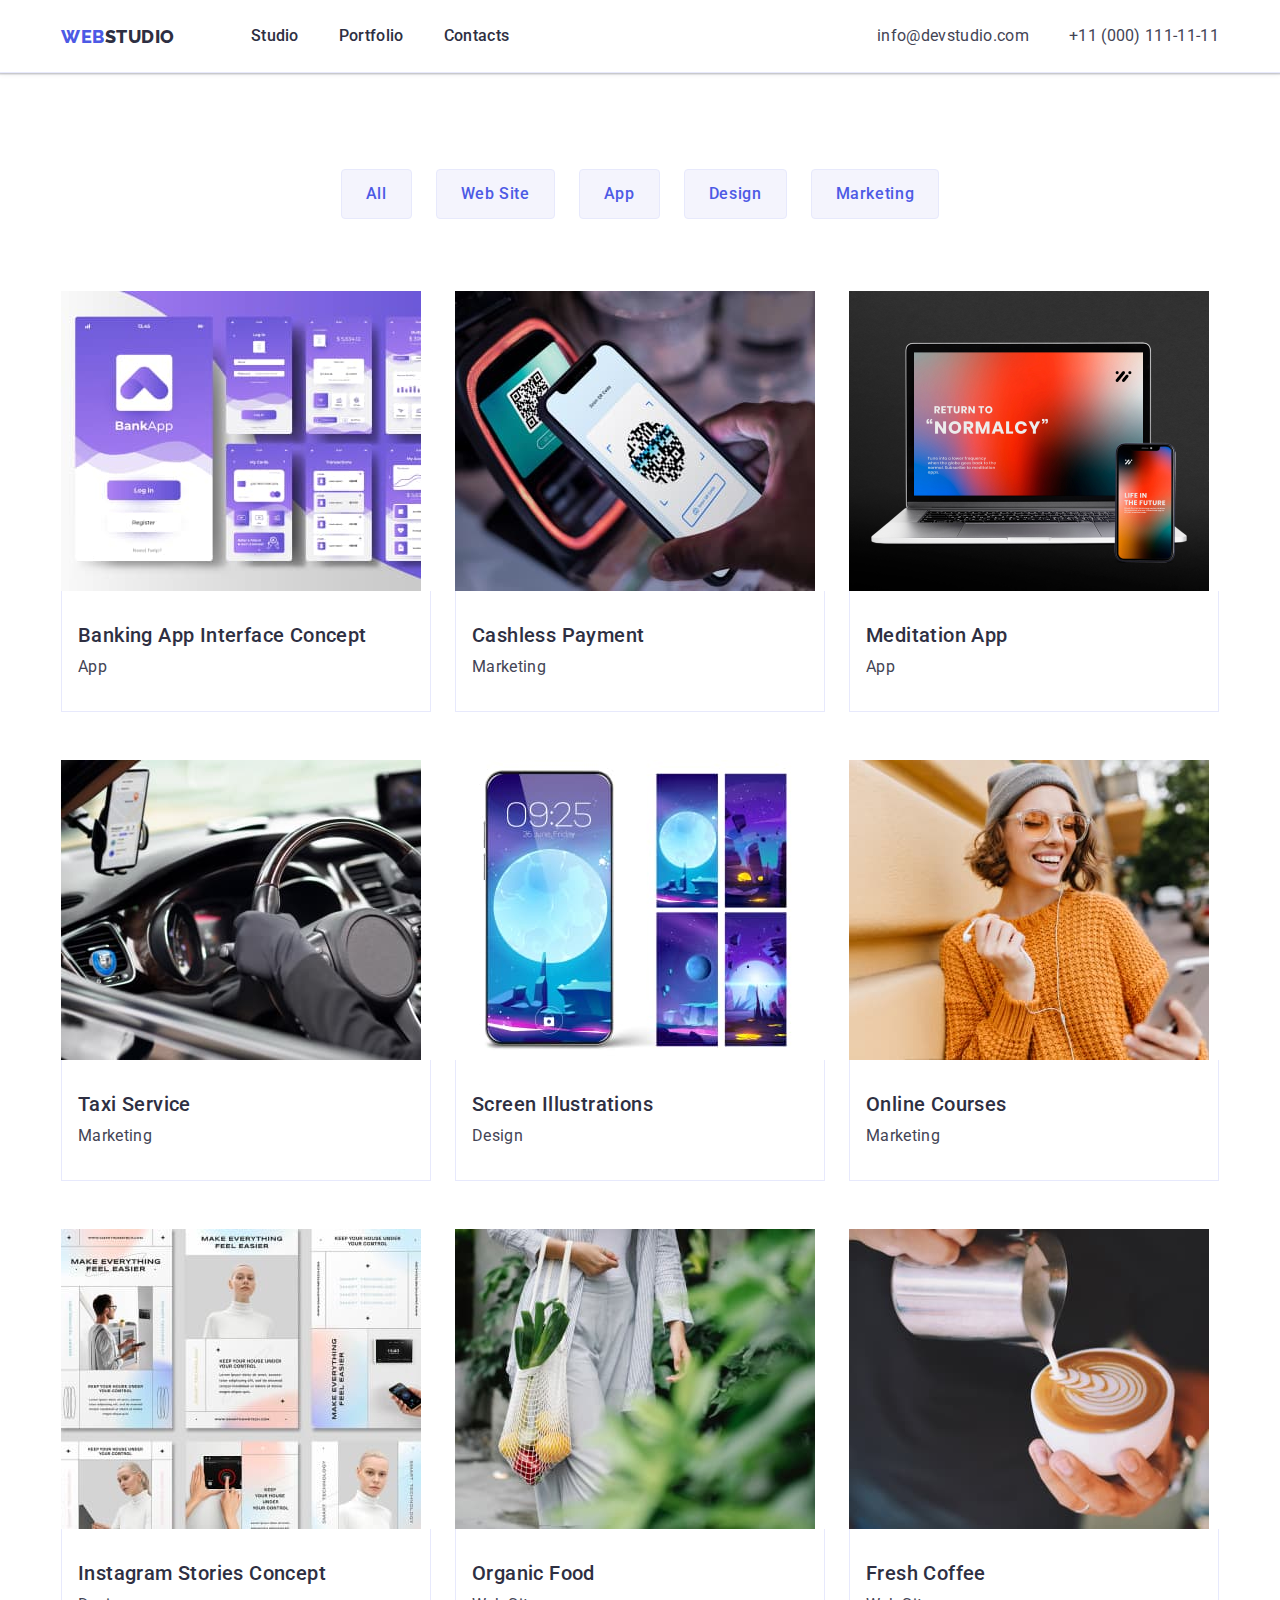
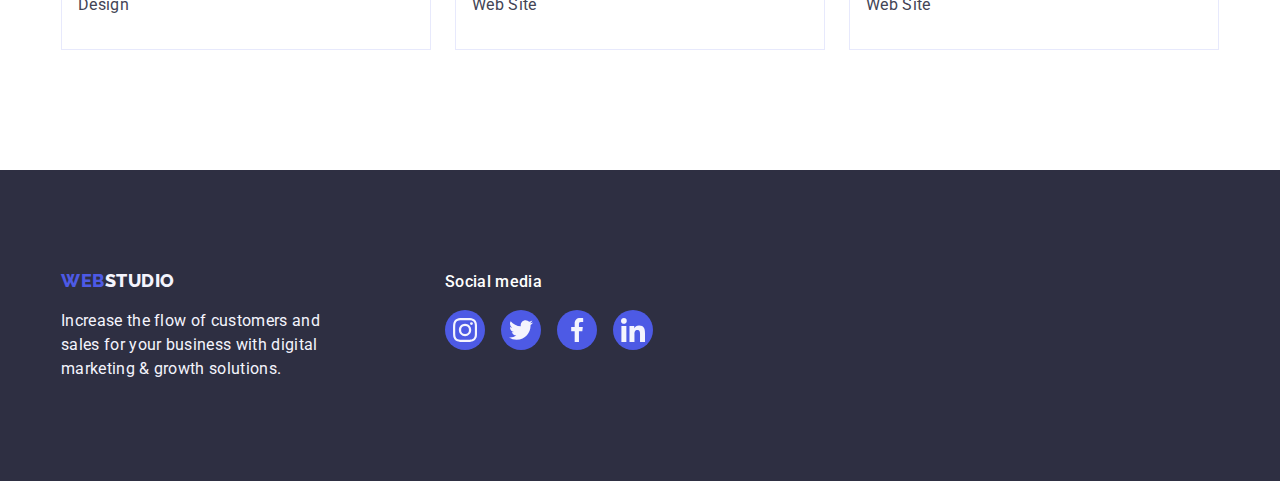
==== portfolio.html @ ef7c5961 "feat: init" ====
<!DOCTYPE html>
<html lang="en">
  <head>
    <meta charset="UTF-8" />
    <meta name="viewport" content="width=device-width, initial-scale=1.0" />
    <title>hw2-portfolio</title>
    <link
      rel="stylesheet"
      href="https://cdnjs.cloudflare.com/ajax/libs/modern-normalize/2.0.0/modern-normalize.min.css"
      integrity="sha512-4xo8blKMVCiXpTaLzQSLSw3KFOVPWhm/TRtuPVc4WG6kUgjH6J03IBuG7JZPkcWMxJ5huwaBpOpnwYElP/m6wg=="
      crossorigin="anonymous"
      referrerpolicy="no-referrer"
    />
    <link rel="stylesheet" href="./css/styles.css" />
    <link rel="preconnect" href="https://fonts.googleapis.com" />
    <link rel="preconnect" href="https://fonts.gstatic.com" crossorigin />
    <link
      href="https://fonts.googleapis.com/css2?family=Raleway:wght@700&family=Roboto:wght@400;500;700;900&display=swap"
      rel="stylesheet"
    />
  </head>
  <body>
    <header class="header-border">
      <div class="container header-wrap">
        <nav class="navigation">
          <a class="link logo" href="./index.html"
            >Web<span class="logo-studio">Studio</span></a
          >
          <ul class="list">
            <li class="header-list">
              <a class="menu link" href="./index.html">Studio</a>
            </li>
            <li class="header-list">
              <a class="menu link" href="./portfolio.html">Portfolio</a>
            </li>
            <li class="header-list">
              <a class="menu link" href="">Contacts</a>
            </li>
          </ul>
        </nav>
        <address class="address-item">
          <ul class="list">
            <li class="header-list">
              <a class="link-address link" href="mailto:info@devstudio.com"
                >info@devstudio.com</a
              >
            </li>
            <li class="header-list">
              <a class="link-address link" href="tel:+110001111111"
                >+11 (000) 111-11-11</a
              >
            </li>
          </ul>
        </address>
      </div>
    </header>
    <main>
      <section class="section-portfolio">
        <div class="container">
          <h1 class="title-empty visually-hidden">Empty header</h1>
          <ul class="filters-list list">
            <li class="button-list">
              <button type="button" class="filter-button">All</button>
            </li>
            <li class="button-list">
              <button type="button" class="filter-button">Web Site</button>
            </li>
            <li class="button-list">
              <button type="button" class="filter-button">App</button>
            </li>
            <li class="button-list">
              <button type="button" class="filter-button">Design</button>
            </li>
            <li class="button-list">
              <button type="button" class="filter-button">Marketing</button>
            </li>
          </ul>
          <ul class="list list-net">
            <li class="item">
              <a class="link item-box" href="/">
                <img
                  src="./images/img8.jpg"
                  alt="screenshots of banking application"
                  width="360"
                  height="300"
                />
                <div class="portfolio-example">
                  <h2 class="header-secondary-portfolio">
                    Banking App Interface Concept
                  </h2>
                  <p class="header-tertiary-item">App</p>
                </div>
              </a>
            </li>
            <li class="item">
              <a class="link item-box" href="/">
                <img
                  src="./images/img9.jpg"
                  alt="smartphone over terminal"
                  width="360"
                  height="300"
                />
                <div class="portfolio-example">
                  <h2 class="header-secondary-portfolio">Cashless Payment</h2>
                  <p class="header-tertiary-item">Marketing</p>
                </div></a
              >
            </li>
            <li class="item">
              <a class="link item-box" href="/">
                <img
                  src="./images/img10.jpg"
                  alt="laptop and phone"
                  width="360"
                  height="300"
                />
                <div class="portfolio-example">
                  <h2 class="header-secondary-portfolio">Meditation App</h2>
                  <p class="header-tertiary-item">App</p>
                </div></a
              >
            </li>
            <li class="item">
              <a class="link item-box" href="/">
                <img
                  src="./images/img11.jpg"
                  alt="cockpit of a car"
                  width="360"
                  height="300"
                />
                <div class="portfolio-example">
                  <h2 class="header-secondary-portfolio">Taxi Service</h2>
                  <p class="header-tertiary-item">Marketing</p>
                </div></a
              >
            </li>
            <li class="item">
              <a class="link item-box" href="/">
                <img
                  src="./images/img12.jpg"
                  alt="phone next to 4 miniatures of phones"
                  width="360"
                  height="300"
                />
                <div class="portfolio-example">
                  <h2 class="header-secondary-portfolio">
                    Screen Illustrations
                  </h2>
                  <p class="header-tertiary-item">Design</p>
                </div></a
              >
            </li>
            <li class="item">
              <a class="link item-box" href="/">
                <img
                  src="./images/img13.jpg"
                  alt="smiling woman in orange sweter"
                  width="360"
                  height="300"
                />
                <div class="portfolio-example">
                  <h2 class="header-secondary-portfolio">Online Courses</h2>
                  <p class="header-tertiary-item">Marketing</p>
                </div></a
              >
            </li>
            <li class="item">
              <a class="link item-box" href="/">
                <img
                  src="./images/img14.jpg"
                  alt="six cards presenting new instagram concepts"
                  width="360"
                  height="300"
                />
                <div class="portfolio-example">
                  <h2 class="header-secondary-portfolio">
                    Instagram Stories Concept
                  </h2>
                  <p class="header-tertiary-item">Design</p>
                </div></a
              >
            </li>
            <li class="item">
              <a class="link item-box" href="/">
                <img
                  src="./images/img15.jpg"
                  alt="women carring shopping bag"
                  width="360"
                  height="300"
                />
                <div class="portfolio-example">
                  <h2 class="header-secondary-portfolio">Organic Food</h2>
                  <p class="header-tertiary-item">Web Site</p>
                </div></a
              >
            </li>
            <li class="item">
              <a class="link item-box" href="/">
                <img
                  src="./images/img16.jpg"
                  alt="cup of coffee with milk"
                  width="360"
                  height="300"
                />
                <div class="portfolio-example">
                  <h2 class="header-secondary-portfolio">Fresh Coffee</h2>
                  <p class="header-tertiary-item">Web Site</p>
                </div></a
              >
            </li>
          </ul>
        </div>
      </section>
    </main>
    <footer class="footer-section">
      <div class="container div-footer-main">
        <div class="div-footer-one">
          <a class="logo link logo-footer" href="./index.html"
            >Web<span class="logo-studio-footer">Studio</span></a
          >
          <p class="footer-text">
            Increase the flow of customers and sales for your business with
            digital marketing & growth solutions.
          </p>
        </div>
        <div>
          <p class="footer-paragraph">Social media</p>
          <ul class="social-links-list-footer list">
            <li class="elipse-footer">
              <a class="social-link-footer" href="">
                <svg width="24" height="24" class="elipse-icon">
                  <use href="./images/icons.svg#icon-instagram-2"></use>
                </svg>
              </a>
            </li>
            <li class="elipse-footer">
              <a class="social-link-footer" href="">
                <svg width="24" height="24" class="elipse-icon">
                  <use href="./images/icons.svg#icon-twitter-1"></use>
                </svg>
              </a>
            </li>
            <li class="elipse-footer">
              <a class="social-link-footer" href="">
                <svg width="24" height="24" class="elipse-icon">
                  <use href="./images/icons.svg#icon-facebook-1"></use>
                </svg>
              </a>
            </li>
            <li class="elipse-footer">
              <a class="social-link-footer" href="">
                <svg width="24" height="24" class="elipse-icon">
                  <use href="./images/icons.svg#icon-linkedin-1"></use>
                </svg>
              </a>
            </li>
          </ul>
        </div>
      </div>
    </footer>
  </body>
</html>
---- css/styles.css ----
:root {
  --color-primary-brand: #4d5ae5;
  --color-pressed-state: #404bbf;
  --color-dark: #2e2f42;
  --color-success: #31d0aa;
  --color-text: #434455;
  --color-subtle-text: #8e8f99;
  --color-accent: #e7e9fc;
  --color-light: #f4f4fd;
  --color-modal-overlay: #2e2f42;
  --color-hero-background: #2e2f42;
  --color-white-background: #ffffff;
  --color-modal-background: #fcfcfc;
}

h1,
h2,
h3,
h4,
h5,
h6,
p {
  margin: 0;
}

img {
  display: block;
  max-width: 100%;
  height: auto;
}

button {
  cursor: pointer;
  border: none;
  border-radius: 4px;
}

body {
  font-family: "Roboto", sans-serif;
  color: var(--color-text);
  background-color: var(--color-white-background);
  font-weight: 500;

  margin: 0 auto;
}

.container {
  max-width: 1158px;
  padding: 0 15px;
  margin: 0 auto;
}

.section {
  padding-top: 120px;
  padding-bottom: 120px;
}

.section-portfolio {
  padding-top: 96px;
  padding-bottom: 120px;
}

.header-wrap {
  display: flex;
  align-items: center;
}

.header-border {
  border-bottom: 1px solid #e7e9fc;
  box-shadow: 0px 1px 6px 0px rgba(46, 47, 66, 0.08),
    0px 1px 1px 0px rgba(46, 47, 66, 0.16),
    0px 2px 1px 0px rgba(46, 47, 66, 0.08);
}

.link {
  text-decoration: none;
  color: var(--color-dark);
  font-weight: 500;
  font-size: 16px;
  line-height: 1.5;
  letter-spacing: 0.02em;
}

.logo {
  font-family: "Raleway", sans-serif;
  font-weight: 800;
  font-size: 18px;
  line-height: 1.17;
  letter-spacing: 0.03em;
  text-transform: uppercase;
  color: var(--color-primary-brand);
  text-decoration: none;
  margin-right: 76px;
  padding-top: 25.5px;
  padding-bottom: 25.5px;
}

.menu {
  color: var(--color-dark);
  font-weight: 500;
  font-size: 16px;
  line-height: 1.5;
  letter-spacing: 0.02em;
  gap: 40px;
  padding: 24px 0;
}

.header-list {
  margin-right: 40px;
}

.header-list:last-child {
  margin-right: 0;
}
.link:hover,
.link:focus {
  color: var(--color-pressed-state);
}

.logo-studio {
  color: var(--color-dark);
}
.list {
  display: flex;
  list-style: none;
  margin: 0;
  padding-left: 0;
  justify-content: center;
}
.menu .link {
  display: block;
  text-decoration: none;
  padding: 24px 0;
}

.navigation {
  align-items: center;
  display: flex;
}
.address-item {
  font-style: normal;
  align-items: center;
  display: flex;
  gap: 40px;
  margin-left: auto;
}
.link-address {
  color: var(--color-text);
  line-height: 1.5;
  letter-spacing: 0.02em;
  text-decoration: none;
  gap: 40px;
  font-weight: 400;
  font-size: 16px;
  letter-spacing: 0.02em;
}

.filters-list {
  color: var(--color-primary-brand);
  margin-bottom: 72px;
}

.link-address:hover,
.link-address:focus {
  color: var(--color-pressed-state);
}

.filter-button {
  color: var(--color-primary-brand);
  background-color: var(--color-light);
  font-family: "Roboto", sans-serif;
  cursor: pointer;
  font-weight: 500;
  font-size: 16px;
  line-height: 1.5;
  letter-spacing: 0.04em;
  display: flex;
  padding: 12px 24px;
  align-items: flex-start;
  border-radius: 4px;
  border: 1px solid #e7e9fc;
}

.filter-button:hover,
.filter-button:focus {
  color: var(--color-white-background);
  background-color: var(--color-pressed-state);
  box-shadow: 0px 2px 2px 0px rgba(0, 0, 0, 0.12),
    0px 2px 1px 0px rgba(0, 0, 0, 0.08), 0px 3px 1px 0px rgba(0, 0, 0, 0.1);
  border: 1px solid transparent;
}

.button-list {
  margin-right: 24px;
}

.button-list:last-child {
  margin-right: 0;
}

.customers-list {
  gap: 24px;
}

.button-customers {
  width: calc((100% - 120px) / 6);
  height: 88px;
}

.container-icons {
  display: flex;
  border: none;
  justify-content: center;
  align-items: center;
  border-radius: 4px;
  background: var(--color-light);
  width: 264px;
  height: 112px;
  flex-shrink: 0;
  margin-bottom: 8px;
}

.customers-link {
  width: 100%;
  height: 100%;
  border: 1px solid var(--color-subtle-text);
  border-radius: 4px;
  display: flex;
  align-items: center;
  justify-content: center;
  color: var(--color-subtle-text);
}

.customers-link:hover,
.customers-link:focus {
  border-color: var(--color-pressed-state);
  color: var(--color-pressed-state);
}

.customers-icons {
  fill: currentColor;
}

.footer-section {
  background-color: var(--color-dark);
  padding: 100px 0;
}

.logo-studio-footer {
  text-decoration: none;
  color: var(--color-light);
  font-family: Raleway;
  font-size: 18px;
  font-style: normal;
  font-weight: 800;
  line-height: 1.2;
  letter-spacing: 0.54px;
  text-transform: uppercase;
}

.footer-text {
  color: var(--color-light);
  font-family: Roboto;
  font-size: 16px;
  font-style: normal;
  font-weight: 400;
  line-height: 1.5;
  letter-spacing: 0.32px;
  width: 264px;
}

.title {
  color: var(--color-white-background);
  text-align: center;
  font-family: Roboto;
  font-size: 56px;
  font-style: normal;
  font-weight: 700;
  line-height: 1.07;
  letter-spacing: 1.12px;
  max-width: 496px;
  text-align: center;
  margin: 0 auto;
  margin-bottom: 48px;
}
.title-section {
  background-color: var(--color-dark);
  display: flex;
  align-items: center;
  margin: 0 auto;
  max-width: 1440px;
  background-repeat: no-repeat;
  background-position: center;
  padding-top: 188px;
  padding-bottom: 188px;
  background-image: linear-gradient(
      rgba(46, 47, 66, 0.7),
      rgba(46, 47, 66, 0.7)
    ),
    url("../images/people.jpg");

  background-size: cover;
}

.title-button {
  color: var(--color-white-background);
  background-color: var(--color-primary-brand);
  cursor: pointer;
  font-family: "Roboto", sans-serif;
  font-size: 16px;
  font-style: normal;
  font-weight: 500;
  line-height: 1.5;
  letter-spacing: 0.64px;
  border: none;
  border-radius: 4px;
  display: block;
  box-shadow: 0px 4px 4px 0px rgba(0, 0, 0, 0.15);
  min-width: 169px;
  padding: 16px 32px;
  margin: 0 auto;
}

.title-button:hover,
.title-button:focus {
  background-color: var(--color-pressed-state);
}

.header-tertiary {
  color: var(--color-dark);
  font-family: Roboto;
  font-size: 20px;
  font-style: normal;
  font-weight: 500;
  line-height: 1.2;
  letter-spacing: 0.4px;
  margin-bottom: 8px;
  min-width: 264px;
}

.header-tertiary-item {
  color: var(--color-text);
  font-family: Roboto;
  font-size: 16px;
  font-style: normal;
  font-weight: 400;
  line-height: 1.5;
  letter-spacing: 0.02em;
  min-width: 264px;
}

.social-links-list {
  display: flex;
  gap: 24px;
  justify-content: center;
}

.social-links-list-footer {
  gap: 16px;
}

.elipse {
  width: 40px;
  height: 40px;
  border-radius: 50%;
}

.social-link {
  width: 100%;
  height: 100%;
  background-color: var(--color-primary-brand);
  border-radius: 50%;
  display: flex;
  align-items: center;
  justify-content: center;
  max-height: 40px;
}

.social-link:hover,
.social-link:focus {
  background-color: var(--color-pressed-state);
}

.social-link-footer {
  width: 100%;
  height: 100%;
  background-color: var(--color-primary-brand);
  border-radius: 50%;
  display: flex;
  align-items: center;
  justify-content: center;
  max-height: 40px;
}

.social-link-footer:hover,
.social-link-footer:focus {
  background-color: var(--color-success);
}

.elipse-icon {
  fill: var(--color-light);
  max-height: 40px;
  max-width: 40px;
}

.elipse-footer {
  width: 40px;
  height: 40px;
  border-radius: 50%;
}

.elipse-footer:hover,
.elipse-footer:focus {
  background-color: var(--color-success);
}

.header-secondary {
  color: var(--color-dark);
  text-align: center;
  font-family: Roboto;
  font-size: 36px;
  font-style: normal;
  font-weight: 700;
  line-height: 1.11;
  letter-spacing: 0.72px;
  text-transform: capitalize;
  margin-bottom: 72px;
}

.header-secondary-empty {
  color: var(--color-white-background);
}

.what-section {
  padding-top: 0;
}

.what-section-five {
  padding-top: 120px;
  padding-bottom: 120px;
}

.visually-hidden {
  position: absolute;
  width: 1px;
  height: 1px;
  margin: -1px;
  border: 0;
  padding: 0;
  white-space: nowrap;
  clip-path: inset(100%);
  clip: rect(0 0 0 0);
  overflow: hidden;
}

.section-tertiary {
  background-color: var(--color-light);
}

.team-list {
  background-color: var(--color-white-background);
  border-radius: 0px 0px 4px 4px;
  box-shadow: 0px 2px 1px 0px rgba(46, 47, 66, 0.08),
    0px 1px 1px 0px rgba(46, 47, 66, 0.16),
    0px 1px 6px 0px rgba(46, 47, 66, 0.08);
  width: 264px;
  margin-right: 24px;
}

.team-list:last-child {
  margin-right: 0;
}

.name-list {
  text-align: center;

  margin-bottom: 8px;
}

.employee {
  padding: 32px 0px;
}

.position-list {
  text-align: center;
  margin-bottom: 8px;
}

.title-empty {
  color: var(--color-white-background);
}

.header-secondary-portfolio {
  font-weight: 500;
  font-size: 20px;
  line-height: 1.2;
  letter-spacing: 0.02em;
  color: var(--color-dark);
  margin-bottom: 8px;
}

.portfolio-example {
  padding: 32px 16px;
  border: 1px solid #e7e9fc;
  border-top: none;
}

.logo-footer {
  font-family: "Raleway", sans-serif;
  font-weight: 800;
  font-size: 18px;
  line-height: 1.17;
  letter-spacing: 0.03em;
  text-transform: uppercase;
  color: var(--color-primary-brand);
  text-decoration: none;
  display: inline-block;
  padding-top: 0;
  padding-bottom: 17.5px;
}

.list-net {
  justify-content: space-between;
  display: flex;
  flex-wrap: wrap;
  padding: 0;
  row-gap: 48px;
  column-gap: 24px;
}

.item {
  flex-basis: calc((100% - 48px) / 3);
}

.item-box {
  display: block;
}

.item-box:hover,
.item-box:focus {
  box-shadow: 0px 1px 6px rgba(46, 47, 66, 0.08),
    0px 1px 1px rgba(46, 47, 66, 0.16), 0px 2px 1px rgba(46, 47, 66, 0.08);
}

.div-footer-main {
  display: flex;
  align-items: baseline;
}

.div-footer-one {
  margin-right: 120px;
}

.footer-paragraph {
  font-weight: 500;
  font-size: 16px;
  line-height: 1.5;
  letter-spacing: 0.02em;
  color: var(--color-white-background);
  margin-bottom: 16px;
}
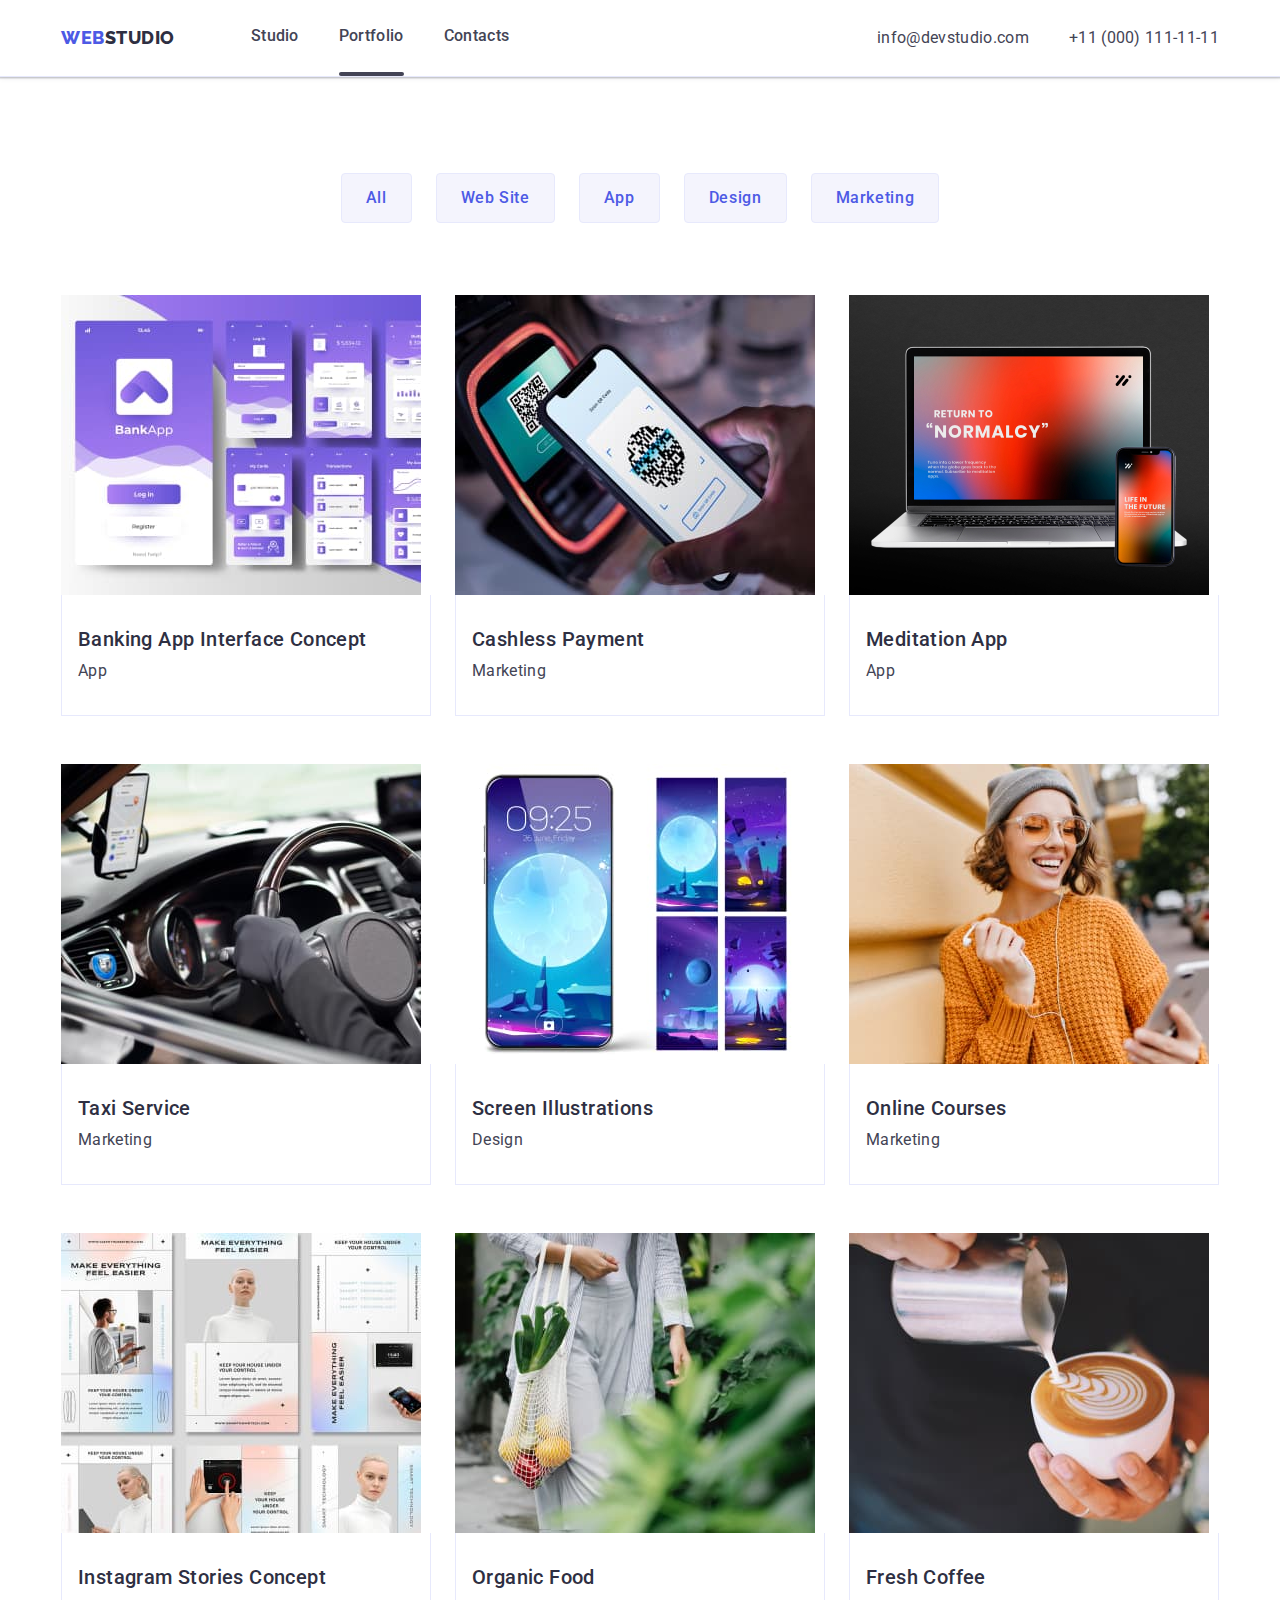
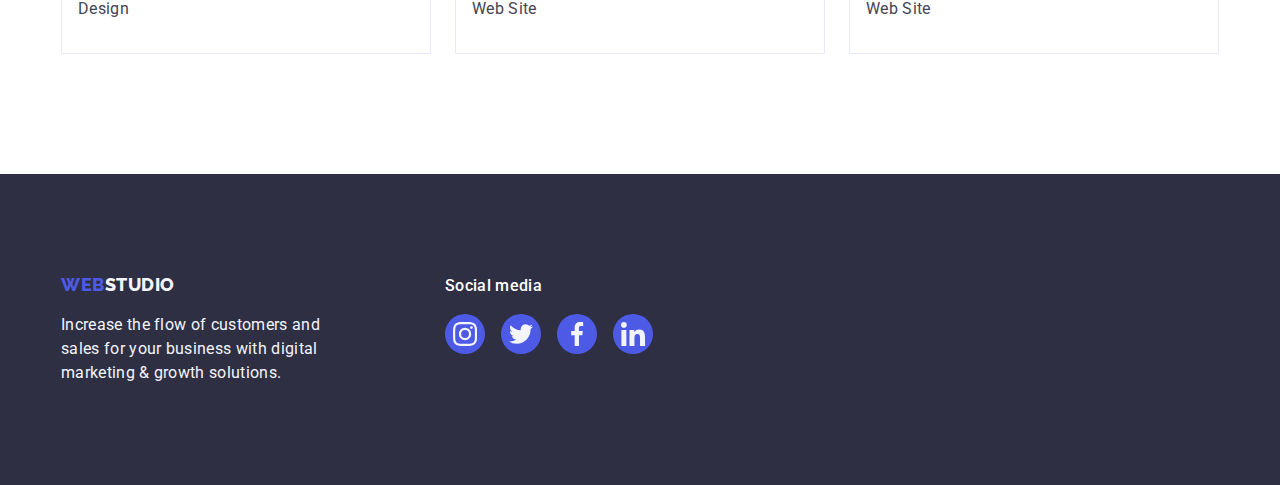
==== commit 6f26d805: "Homework5" ====
--- a/portfolio.html
+++ b/portfolio.html
@@ -30,7 +30,7 @@
             <li class="header-list">
               <a class="menu link" href="./index.html">Studio</a>
             </li>
-            <li class="header-list">
+            <li class="header-list header-list--current">
               <a class="menu link" href="./portfolio.html">Portfolio</a>
             </li>
             <li class="header-list">
@@ -78,12 +78,21 @@
           <ul class="list list-net">
             <li class="item">
               <a class="link item-box" href="/">
-                <img
-                  src="./images/img8.jpg"
-                  alt="screenshots of banking application"
-                  width="360"
-                  height="300"
-                />
+                <div class="box-box">
+                  <img
+                    src="./images/img8.jpg"
+                    alt="screenshots of banking application"
+                    width="360"
+                    height="300"
+                  />
+                  <div class="overlay">
+                    <p class="app-paragraph">
+                      14 Stylish and User-Friendly App Design Concepts · Task
+                      Manager App · Calorie Tracker App · Exotic Fruit Ecommerce
+                      App · Cloud Storage App
+                    </p>
+                  </div>
+                </div>
                 <div class="portfolio-example">
                   <h2 class="header-secondary-portfolio">
                     Banking App Interface Concept
@@ -94,12 +103,21 @@
             </li>
             <li class="item">
               <a class="link item-box" href="/">
-                <img
-                  src="./images/img9.jpg"
-                  alt="smartphone over terminal"
-                  width="360"
-                  height="300"
-                />
+                <div class="box-box">
+                  <img
+                    src="./images/img9.jpg"
+                    alt="smartphone over terminal"
+                    width="360"
+                    height="300"
+                  />
+                  <div class="overlay">
+                    <p class="app-paragraph">
+                      14 Stylish and User-Friendly App Design Concepts · Task
+                      Manager App · Calorie Tracker App · Exotic Fruit Ecommerce
+                      App · Cloud Storage App
+                    </p>
+                  </div>
+                </div>
                 <div class="portfolio-example">
                   <h2 class="header-secondary-portfolio">Cashless Payment</h2>
                   <p class="header-tertiary-item">Marketing</p>
@@ -108,12 +126,21 @@
             </li>
             <li class="item">
               <a class="link item-box" href="/">
-                <img
-                  src="./images/img10.jpg"
-                  alt="laptop and phone"
-                  width="360"
-                  height="300"
-                />
+                <div class="box-box">
+                  <img
+                    src="./images/img10.jpg"
+                    alt="laptop and phone"
+                    width="360"
+                    height="300"
+                  />
+                  <div class="overlay">
+                    <p class="app-paragraph">
+                      14 Stylish and User-Friendly App Design Concepts · Task
+                      Manager App · Calorie Tracker App · Exotic Fruit Ecommerce
+                      App · Cloud Storage App
+                    </p>
+                  </div>
+                </div>
                 <div class="portfolio-example">
                   <h2 class="header-secondary-portfolio">Meditation App</h2>
                   <p class="header-tertiary-item">App</p>
@@ -122,12 +149,21 @@
             </li>
             <li class="item">
               <a class="link item-box" href="/">
-                <img
-                  src="./images/img11.jpg"
-                  alt="cockpit of a car"
-                  width="360"
-                  height="300"
-                />
+                <div class="box-box">
+                  <img
+                    src="./images/img11.jpg"
+                    alt="cockpit of a car"
+                    width="360"
+                    height="300"
+                  />
+                  <div class="overlay">
+                    <p class="app-paragraph">
+                      14 Stylish and User-Friendly App Design Concepts · Task
+                      Manager App · Calorie Tracker App · Exotic Fruit Ecommerce
+                      App · Cloud Storage App
+                    </p>
+                  </div>
+                </div>
                 <div class="portfolio-example">
                   <h2 class="header-secondary-portfolio">Taxi Service</h2>
                   <p class="header-tertiary-item">Marketing</p>
@@ -136,12 +172,21 @@
             </li>
             <li class="item">
               <a class="link item-box" href="/">
-                <img
-                  src="./images/img12.jpg"
-                  alt="phone next to 4 miniatures of phones"
-                  width="360"
-                  height="300"
-                />
+                <div class="box-box">
+                  <img
+                    src="./images/img12.jpg"
+                    alt="phone next to 4 miniatures of phones"
+                    width="360"
+                    height="300"
+                  />
+                  <div class="overlay">
+                    <p class="app-paragraph">
+                      14 Stylish and User-Friendly App Design Concepts · Task
+                      Manager App · Calorie Tracker App · Exotic Fruit Ecommerce
+                      App · Cloud Storage App
+                    </p>
+                  </div>
+                </div>
                 <div class="portfolio-example">
                   <h2 class="header-secondary-portfolio">
                     Screen Illustrations
@@ -152,12 +197,21 @@
             </li>
             <li class="item">
               <a class="link item-box" href="/">
-                <img
-                  src="./images/img13.jpg"
-                  alt="smiling woman in orange sweter"
-                  width="360"
-                  height="300"
-                />
+                <div class="box-box">
+                  <img
+                    src="./images/img13.jpg"
+                    alt="smiling woman in orange sweter"
+                    width="360"
+                    height="300"
+                  />
+                  <div class="overlay">
+                    <p class="app-paragraph">
+                      14 Stylish and User-Friendly App Design Concepts · Task
+                      Manager App · Calorie Tracker App · Exotic Fruit Ecommerce
+                      App · Cloud Storage App
+                    </p>
+                  </div>
+                </div>
                 <div class="portfolio-example">
                   <h2 class="header-secondary-portfolio">Online Courses</h2>
                   <p class="header-tertiary-item">Marketing</p>
@@ -166,12 +220,21 @@
             </li>
             <li class="item">
               <a class="link item-box" href="/">
-                <img
-                  src="./images/img14.jpg"
-                  alt="six cards presenting new instagram concepts"
-                  width="360"
-                  height="300"
-                />
+                <div class="box-box">
+                  <img
+                    src="./images/img14.jpg"
+                    alt="six cards presenting new instagram concepts"
+                    width="360"
+                    height="300"
+                  />
+                  <div class="overlay">
+                    <p class="app-paragraph">
+                      14 Stylish and User-Friendly App Design Concepts · Task
+                      Manager App · Calorie Tracker App · Exotic Fruit Ecommerce
+                      App · Cloud Storage App
+                    </p>
+                  </div>
+                </div>
                 <div class="portfolio-example">
                   <h2 class="header-secondary-portfolio">
                     Instagram Stories Concept
@@ -182,12 +245,21 @@
             </li>
             <li class="item">
               <a class="link item-box" href="/">
-                <img
-                  src="./images/img15.jpg"
-                  alt="women carring shopping bag"
-                  width="360"
-                  height="300"
-                />
+                <div class="box-box">
+                  <img
+                    src="./images/img15.jpg"
+                    alt="women carring shopping bag"
+                    width="360"
+                    height="300"
+                  />
+                  <div class="overlay">
+                    <p class="app-paragraph">
+                      14 Stylish and User-Friendly App Design Concepts · Task
+                      Manager App · Calorie Tracker App · Exotic Fruit Ecommerce
+                      App · Cloud Storage App
+                    </p>
+                  </div>
+                </div>
                 <div class="portfolio-example">
                   <h2 class="header-secondary-portfolio">Organic Food</h2>
                   <p class="header-tertiary-item">Web Site</p>
@@ -196,12 +268,21 @@
             </li>
             <li class="item">
               <a class="link item-box" href="/">
-                <img
-                  src="./images/img16.jpg"
-                  alt="cup of coffee with milk"
-                  width="360"
-                  height="300"
-                />
+                <div class="box-box">
+                  <img
+                    src="./images/img16.jpg"
+                    alt="cup of coffee with milk"
+                    width="360"
+                    height="300"
+                  />
+                  <div class="overlay">
+                    <p class="app-paragraph">
+                      14 Stylish and User-Friendly App Design Concepts · Task
+                      Manager App · Calorie Tracker App · Exotic Fruit Ecommerce
+                      App · Cloud Storage App
+                    </p>
+                  </div>
+                </div>
                 <div class="portfolio-example">
                   <h2 class="header-secondary-portfolio">Fresh Coffee</h2>
                   <p class="header-tertiary-item">Web Site</p>
--- a/css/styles.css
+++ b/css/styles.css
@@ -79,6 +79,7 @@
   font-size: 16px;
   line-height: 1.5;
   letter-spacing: 0.02em;
+  transition: color 250ms cubic-bezier(0.4, 0, 0.2, 1);
 }
 
 .logo {
@@ -107,11 +108,32 @@
 
 .header-list {
   margin-right: 40px;
+  display: inline-flex;
+  flex-direction: column;
 }
 
 .header-list:last-child {
   margin-right: 0;
 }
+
+.header-list > a {
+  color: inherit;
+}
+
+.header-list--current::after {
+  content: "";
+  width: 100%;
+  height: 4px;
+  border-radius: 2px;
+  background-color: currentColor;
+  transition: color 250ms cubic-bezier(0.4, 0, 0.2, 1);
+}
+
+.header-list--current:hover::after,
+.header-list--current:focus::after {
+  color: var(--color-pressed-state);
+}
+
 .link:hover,
 .link:focus {
   color: var(--color-pressed-state);
@@ -153,6 +175,7 @@
   font-weight: 400;
   font-size: 16px;
   letter-spacing: 0.02em;
+  transition: color 250ms cubic-bezier(0.4, 0, 0.2, 1);
 }
 
 .filters-list {
@@ -179,6 +202,10 @@
   align-items: flex-start;
   border-radius: 4px;
   border: 1px solid #e7e9fc;
+  transition: color 250ms cubic-bezier(0.4, 0, 0.2, 1),
+    background-color 250ms cubic-bezier(0.4, 0, 0.2, 1),
+    box-shadow 250ms cubic-bezier(0.4, 0, 0.2, 1),
+    border 250ms cubic-bezier(0.4, 0, 0.2, 1);
 }
 
 .filter-button:hover,
@@ -229,6 +256,8 @@
   align-items: center;
   justify-content: center;
   color: var(--color-subtle-text);
+  transition: border-color 250ms cubic-bezier(0.4, 0, 0.2, 1),
+    color 250ms cubic-bezier(0.4, 0, 0.2, 1);
 }
 
 .customers-link:hover,
@@ -319,6 +348,7 @@
   min-width: 169px;
   padding: 16px 32px;
   margin: 0 auto;
+  transition: background-color 250ms cubic-bezier(0.4, 0, 0.2, 1);
 }
 
 .title-button:hover,
@@ -374,6 +404,7 @@
   align-items: center;
   justify-content: center;
   max-height: 40px;
+  transition: background-color 250ms cubic-bezier(0.4, 0, 0.2, 1);
 }
 
 .social-link:hover,
@@ -390,6 +421,7 @@
   align-items: center;
   justify-content: center;
   max-height: 40px;
+  transition: background-color 250ms cubic-bezier(0.4, 0, 0.2, 1);
 }
 
 .social-link-footer:hover,
@@ -407,6 +439,7 @@
   width: 40px;
   height: 40px;
   border-radius: 50%;
+  transition: background-color 250ms cubic-bezier(0.4, 0, 0.2, 1);
 }
 
 .elipse-footer:hover,
@@ -534,6 +567,7 @@
 
 .item-box {
   display: block;
+  transition: box-shadow 250ms cubic-bezier(0.4, 0, 0.2, 1);
 }
 
 .item-box:hover,
@@ -559,3 +593,97 @@
   color: var(--color-white-background);
   margin-bottom: 16px;
 }
+
+.backdrop {
+  position: fixed;
+  left: 0;
+  top: 0;
+  width: 100%;
+  height: 100%;
+  background-color: rgba(46, 47, 66, 0.4);
+}
+
+.modal {
+  position: absolute;
+  top: 50%;
+  left: 50%;
+  transform: translate(-50%, -50%) scale(1);
+  width: 408px;
+  min-height: 584px;
+  border-radius: 4px;
+  background: var(--color-modal-background);
+  box-shadow: 0px 2px 1px 0px rgba(0, 0, 0, 0.2),
+    0px 1px 3px 0px rgba(0, 0, 0, 0.12), 0px 1px 1px 0px rgba(0, 0, 0, 0.14);
+  transition: transform 250ms cubic-bezier(0.4, 0, 0.2, 1);
+}
+
+.close-btn {
+  align-items: center;
+  display: flex;
+  justify-content: center;
+  position: absolute;
+  top: 24px;
+  right: 24px;
+  min-width: 24px;
+  min-height: 24px;
+  background-color: var(--color-white-background);
+  border: 1px solid rgba(0, 0, 0, 0.1);
+  border-radius: 50%;
+  cursor: pointer;
+  transition: background-color 250ms cubic-bezier(0.4, 0, 0.2, 1),
+    border 250ms cubic-bezier(0.4, 0, 0.2, 1);
+}
+
+.close-btn:hover,
+.close-btn:focus {
+  background-color: var(--color-pressed-state);
+  border: none;
+  fill: var(--color-white-background);
+}
+
+.close-icon {
+  transition: fill 250ms cubic-bezier(0.4, 0, 0.2, 1);
+}
+
+.is-hidden {
+  pointer-events: none;
+  visibility: hidden;
+  opacity: 0;
+}
+
+.is-hidden .modal {
+  transform: rotate(90deg);
+}
+
+.box-box {
+  position: relative;
+  overflow: hidden;
+}
+
+.box-box:hover .overlay {
+  transform: translateX(0);
+}
+
+.overlay {
+  position: absolute;
+  top: 0;
+  left: 0;
+  width: 100%;
+  height: 100%;
+  background-color: var(--color-primary-brand);
+  transform: translateY(100%);
+  transition: transform 250ms ease-in-out;
+}
+
+.overlay .app-paragraph {
+  color: var(--color-light);
+  font-family: Roboto;
+  font-size: 16px;
+  font-style: normal;
+  font-weight: 400;
+  line-height: 24px; /* 150% */
+  letter-spacing: 0.32px;
+  padding-top: 40px;
+  padding-left: 32px;
+  padding-right: 32px;
+}
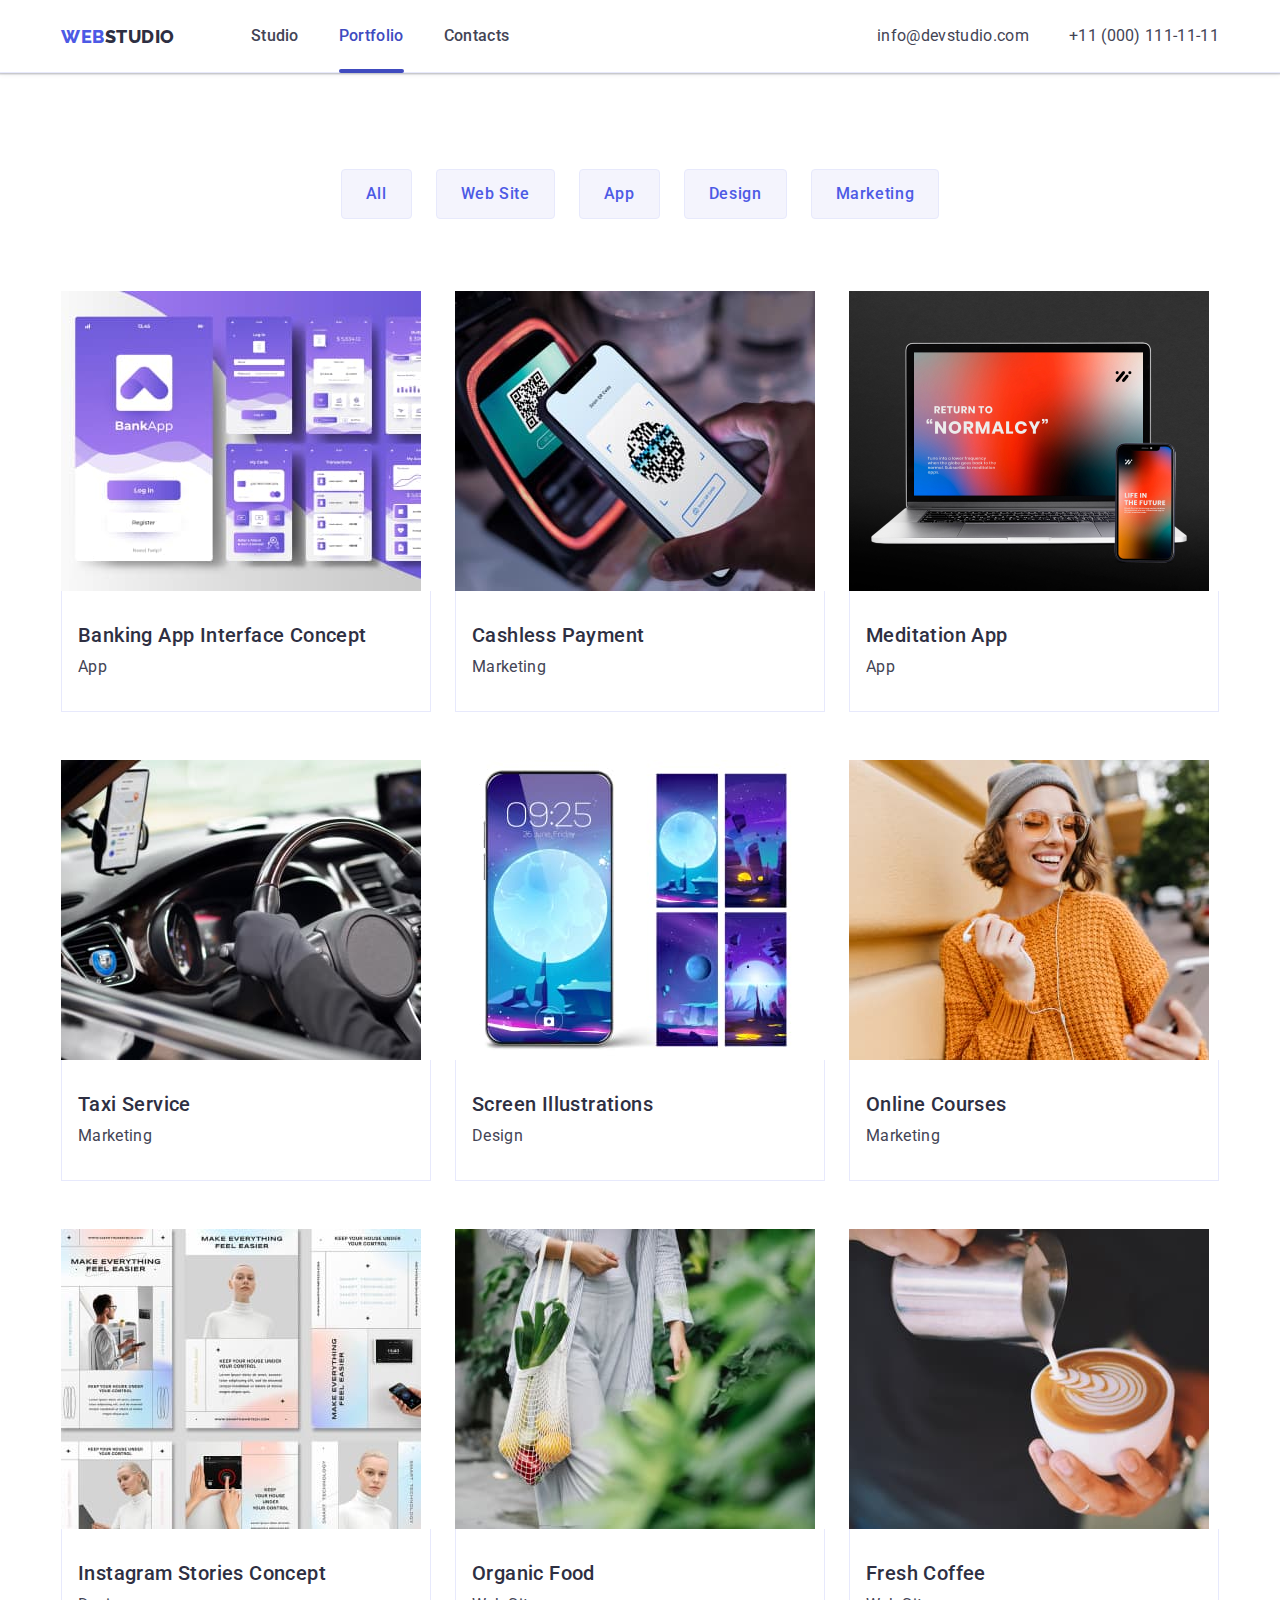
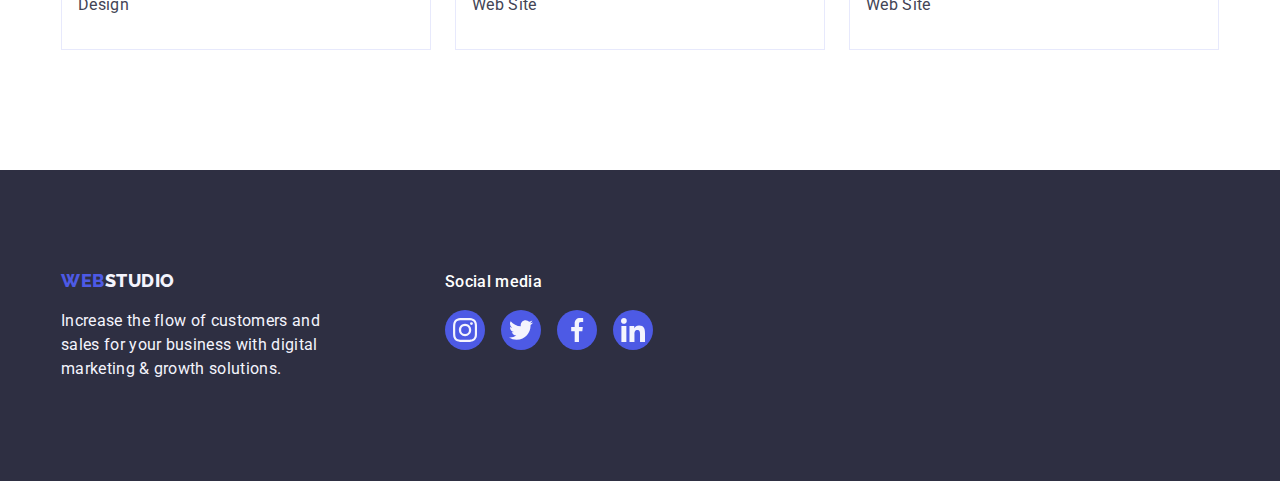
==== commit af3d766a: "Homework5-Poprawki1" ====
--- a/portfolio.html
+++ b/portfolio.html
@@ -30,7 +30,7 @@
             <li class="header-list">
               <a class="menu link" href="./index.html">Studio</a>
             </li>
-            <li class="header-list header-list--current">
+            <li class="header-list header-list-active">
               <a class="menu link" href="./portfolio.html">Portfolio</a>
             </li>
             <li class="header-list">
@@ -85,13 +85,11 @@
                     width="360"
                     height="300"
                   />
-                  <div class="overlay">
-                    <p class="app-paragraph">
-                      14 Stylish and User-Friendly App Design Concepts · Task
-                      Manager App · Calorie Tracker App · Exotic Fruit Ecommerce
-                      App · Cloud Storage App
-                    </p>
-                  </div>
+                  <p class="header-tertiary-item app-paragraph">
+                    14 Stylish and User-Friendly App Design Concepts · Task
+                    Manager App · Calorie Tracker App · Exotic Fruit Ecommerce
+                    App · Cloud Storage App
+                  </p>
                 </div>
                 <div class="portfolio-example">
                   <h2 class="header-secondary-portfolio">
@@ -110,13 +108,11 @@
                     width="360"
                     height="300"
                   />
-                  <div class="overlay">
-                    <p class="app-paragraph">
-                      14 Stylish and User-Friendly App Design Concepts · Task
-                      Manager App · Calorie Tracker App · Exotic Fruit Ecommerce
-                      App · Cloud Storage App
-                    </p>
-                  </div>
+                  <p class="header-tertiary-item app-paragraph">
+                    14 Stylish and User-Friendly App Design Concepts · Task
+                    Manager App · Calorie Tracker App · Exotic Fruit Ecommerce
+                    App · Cloud Storage App
+                  </p>
                 </div>
                 <div class="portfolio-example">
                   <h2 class="header-secondary-portfolio">Cashless Payment</h2>
@@ -133,13 +129,11 @@
                     width="360"
                     height="300"
                   />
-                  <div class="overlay">
-                    <p class="app-paragraph">
-                      14 Stylish and User-Friendly App Design Concepts · Task
-                      Manager App · Calorie Tracker App · Exotic Fruit Ecommerce
-                      App · Cloud Storage App
-                    </p>
-                  </div>
+                  <p class="header-tertiary-item app-paragraph">
+                    14 Stylish and User-Friendly App Design Concepts · Task
+                    Manager App · Calorie Tracker App · Exotic Fruit Ecommerce
+                    App · Cloud Storage App
+                  </p>
                 </div>
                 <div class="portfolio-example">
                   <h2 class="header-secondary-portfolio">Meditation App</h2>
@@ -156,13 +150,11 @@
                     width="360"
                     height="300"
                   />
-                  <div class="overlay">
-                    <p class="app-paragraph">
-                      14 Stylish and User-Friendly App Design Concepts · Task
-                      Manager App · Calorie Tracker App · Exotic Fruit Ecommerce
-                      App · Cloud Storage App
-                    </p>
-                  </div>
+                  <p class="header-tertiary-item app-paragraph">
+                    14 Stylish and User-Friendly App Design Concepts · Task
+                    Manager App · Calorie Tracker App · Exotic Fruit Ecommerce
+                    App · Cloud Storage App
+                  </p>
                 </div>
                 <div class="portfolio-example">
                   <h2 class="header-secondary-portfolio">Taxi Service</h2>
@@ -179,13 +171,11 @@
                     width="360"
                     height="300"
                   />
-                  <div class="overlay">
-                    <p class="app-paragraph">
-                      14 Stylish and User-Friendly App Design Concepts · Task
-                      Manager App · Calorie Tracker App · Exotic Fruit Ecommerce
-                      App · Cloud Storage App
-                    </p>
-                  </div>
+                  <p class="header-tertiary-item app-paragraph">
+                    14 Stylish and User-Friendly App Design Concepts · Task
+                    Manager App · Calorie Tracker App · Exotic Fruit Ecommerce
+                    App · Cloud Storage App
+                  </p>
                 </div>
                 <div class="portfolio-example">
                   <h2 class="header-secondary-portfolio">
@@ -204,13 +194,11 @@
                     width="360"
                     height="300"
                   />
-                  <div class="overlay">
-                    <p class="app-paragraph">
-                      14 Stylish and User-Friendly App Design Concepts · Task
-                      Manager App · Calorie Tracker App · Exotic Fruit Ecommerce
-                      App · Cloud Storage App
-                    </p>
-                  </div>
+                  <p class="header-tertiary-item app-paragraph">
+                    14 Stylish and User-Friendly App Design Concepts · Task
+                    Manager App · Calorie Tracker App · Exotic Fruit Ecommerce
+                    App · Cloud Storage App
+                  </p>
                 </div>
                 <div class="portfolio-example">
                   <h2 class="header-secondary-portfolio">Online Courses</h2>
@@ -227,13 +215,11 @@
                     width="360"
                     height="300"
                   />
-                  <div class="overlay">
-                    <p class="app-paragraph">
-                      14 Stylish and User-Friendly App Design Concepts · Task
-                      Manager App · Calorie Tracker App · Exotic Fruit Ecommerce
-                      App · Cloud Storage App
-                    </p>
-                  </div>
+                  <p class="header-tertiary-item app-paragraph">
+                    14 Stylish and User-Friendly App Design Concepts · Task
+                    Manager App · Calorie Tracker App · Exotic Fruit Ecommerce
+                    App · Cloud Storage App
+                  </p>
                 </div>
                 <div class="portfolio-example">
                   <h2 class="header-secondary-portfolio">
@@ -252,13 +238,11 @@
                     width="360"
                     height="300"
                   />
-                  <div class="overlay">
-                    <p class="app-paragraph">
-                      14 Stylish and User-Friendly App Design Concepts · Task
-                      Manager App · Calorie Tracker App · Exotic Fruit Ecommerce
-                      App · Cloud Storage App
-                    </p>
-                  </div>
+                  <p class="header-tertiary-item app-paragraph">
+                    14 Stylish and User-Friendly App Design Concepts · Task
+                    Manager App · Calorie Tracker App · Exotic Fruit Ecommerce
+                    App · Cloud Storage App
+                  </p>
                 </div>
                 <div class="portfolio-example">
                   <h2 class="header-secondary-portfolio">Organic Food</h2>
@@ -275,13 +259,11 @@
                     width="360"
                     height="300"
                   />
-                  <div class="overlay">
-                    <p class="app-paragraph">
-                      14 Stylish and User-Friendly App Design Concepts · Task
-                      Manager App · Calorie Tracker App · Exotic Fruit Ecommerce
-                      App · Cloud Storage App
-                    </p>
-                  </div>
+                  <p class="header-tertiary-item app-paragraph">
+                    14 Stylish and User-Friendly App Design Concepts · Task
+                    Manager App · Calorie Tracker App · Exotic Fruit Ecommerce
+                    App · Cloud Storage App
+                  </p>
                 </div>
                 <div class="portfolio-example">
                   <h2 class="header-secondary-portfolio">Fresh Coffee</h2>
--- a/css/styles.css
+++ b/css/styles.css
@@ -120,17 +120,25 @@
   color: inherit;
 }
 
-.header-list--current::after {
+.header-list-active {
+  position: relative;
+  color: var(--color-pressed-state);
+}
+
+.header-list-active::after {
   content: "";
+  position: absolute;
+  left: 0;
+  bottom: -1px;
   width: 100%;
   height: 4px;
   border-radius: 2px;
-  background-color: currentColor;
+  background-color: var(--color-pressed-state);
   transition: color 250ms cubic-bezier(0.4, 0, 0.2, 1);
 }
 
-.header-list--current:hover::after,
-.header-list--current:focus::after {
+.header-list-active:hover::after,
+.header-list-active:focus::after {
   color: var(--color-pressed-state);
 }
 
@@ -205,7 +213,7 @@
   transition: color 250ms cubic-bezier(0.4, 0, 0.2, 1),
     background-color 250ms cubic-bezier(0.4, 0, 0.2, 1),
     box-shadow 250ms cubic-bezier(0.4, 0, 0.2, 1),
-    border 250ms cubic-bezier(0.4, 0, 0.2, 1);
+    border-color 250ms cubic-bezier(0.4, 0, 0.2, 1);
 }
 
 .filter-button:hover,
@@ -576,6 +584,11 @@
     0px 1px 1px rgba(46, 47, 66, 0.16), 0px 2px 1px rgba(46, 47, 66, 0.08);
 }
 
+.item-box:hover .app-paragraph,
+.item-box:focus .app-paragraph {
+  transform: translateY(0%);
+}
+
 .div-footer-main {
   display: flex;
   align-items: baseline;
@@ -601,6 +614,8 @@
   width: 100%;
   height: 100%;
   background-color: rgba(46, 47, 66, 0.4);
+  transition: opacity 250ms cubic-bezier(0.4, 0, 0.2, 1),
+    visibility 250ms cubic-bezier(0.4, 0, 0.2, 1);
 }
 
 .modal {
@@ -626,8 +641,9 @@
   right: 24px;
   min-width: 24px;
   min-height: 24px;
-  background-color: var(--color-white-background);
+  background-color: var(--color-accent);
   border: 1px solid rgba(0, 0, 0, 0.1);
+  padding: 0;
   border-radius: 50%;
   cursor: pointer;
   transition: background-color 250ms cubic-bezier(0.4, 0, 0.2, 1),
@@ -660,30 +676,18 @@
   overflow: hidden;
 }
 
-.box-box:hover .overlay {
+.box-box:hover {
   transform: translateX(0);
 }
 
-.overlay {
+.app-paragraph {
+  background-color: var(--color-primary-brand);
+  color: var(--color-light);
+  height: 100%;
+  width: 100%;
+  padding: 40px 32px;
   position: absolute;
   top: 0;
-  left: 0;
-  width: 100%;
-  height: 100%;
-  background-color: var(--color-primary-brand);
   transform: translateY(100%);
-  transition: transform 250ms ease-in-out;
-}
-
-.overlay .app-paragraph {
-  color: var(--color-light);
-  font-family: Roboto;
-  font-size: 16px;
-  font-style: normal;
-  font-weight: 400;
-  line-height: 24px; /* 150% */
-  letter-spacing: 0.32px;
-  padding-top: 40px;
-  padding-left: 32px;
-  padding-right: 32px;
-}
+  transition: transform 250ms cubic-bezier(0.4, 0, 0.2, 1);
+}
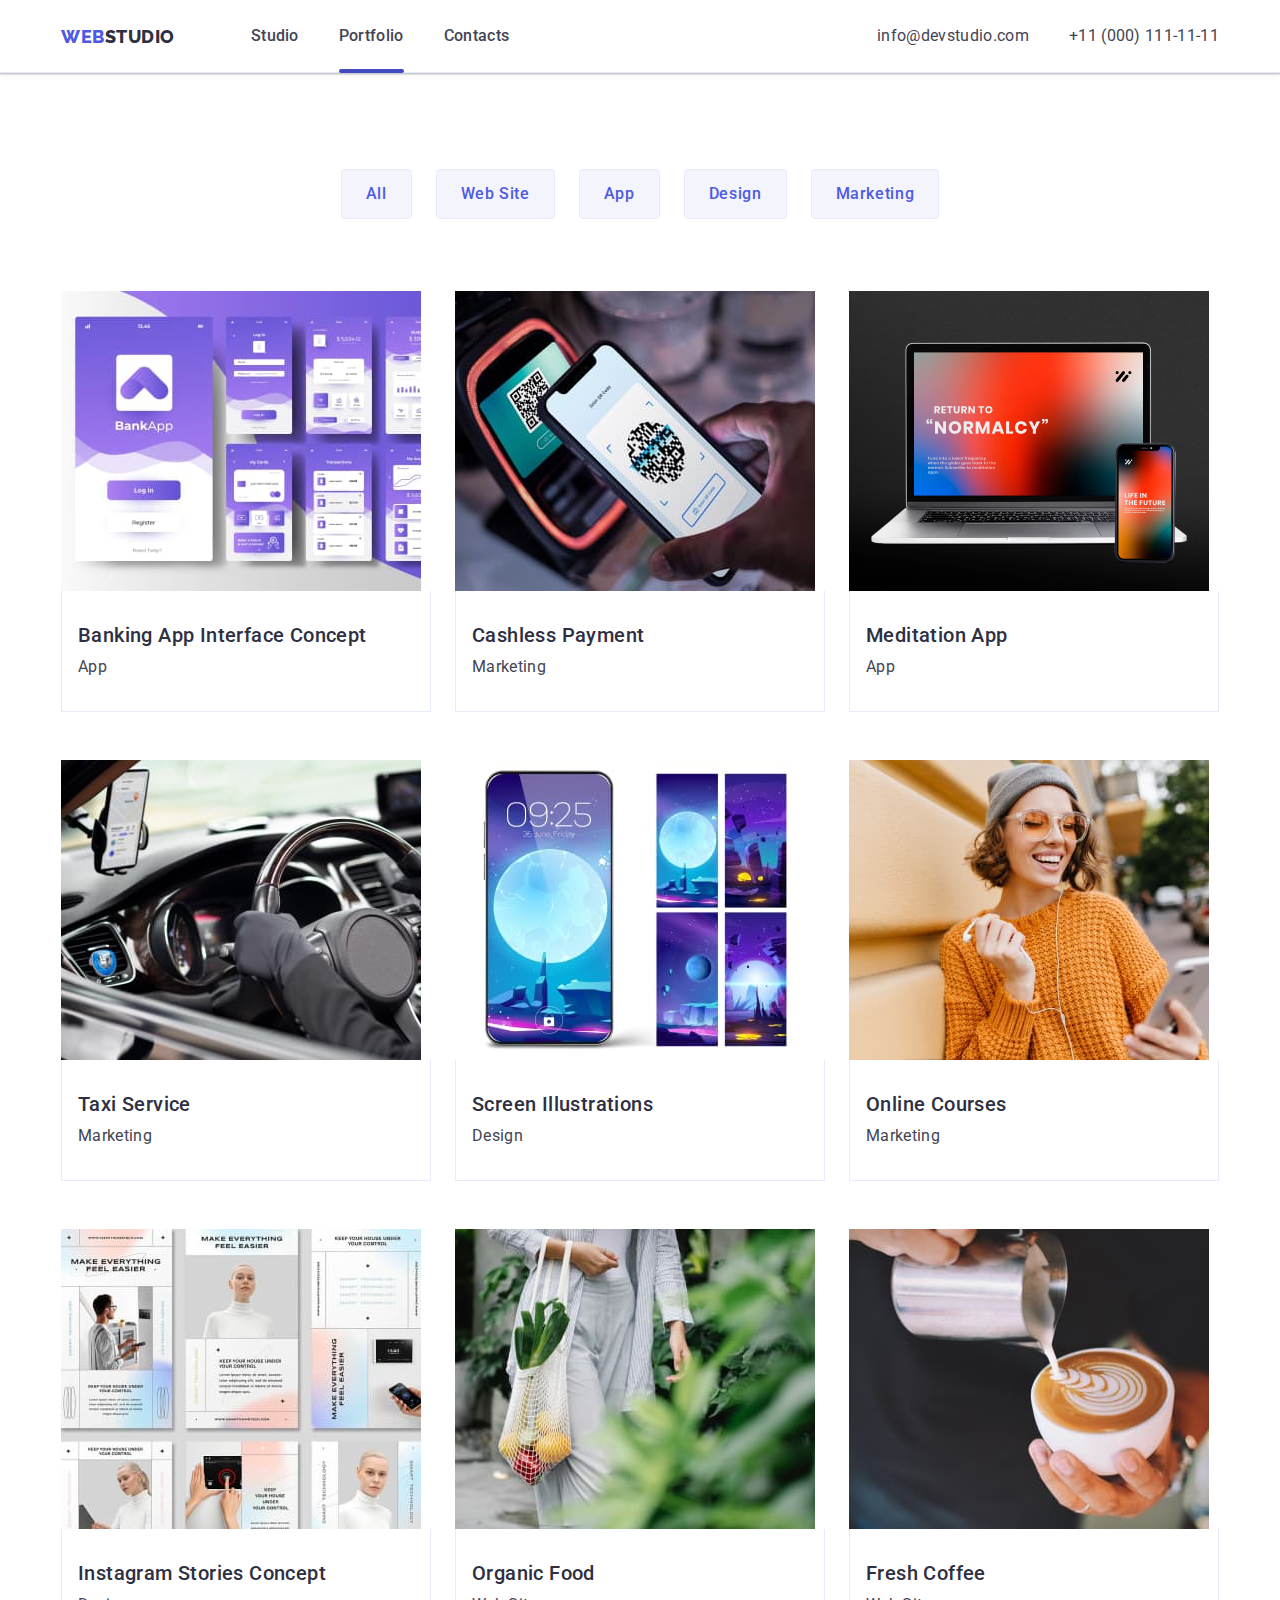
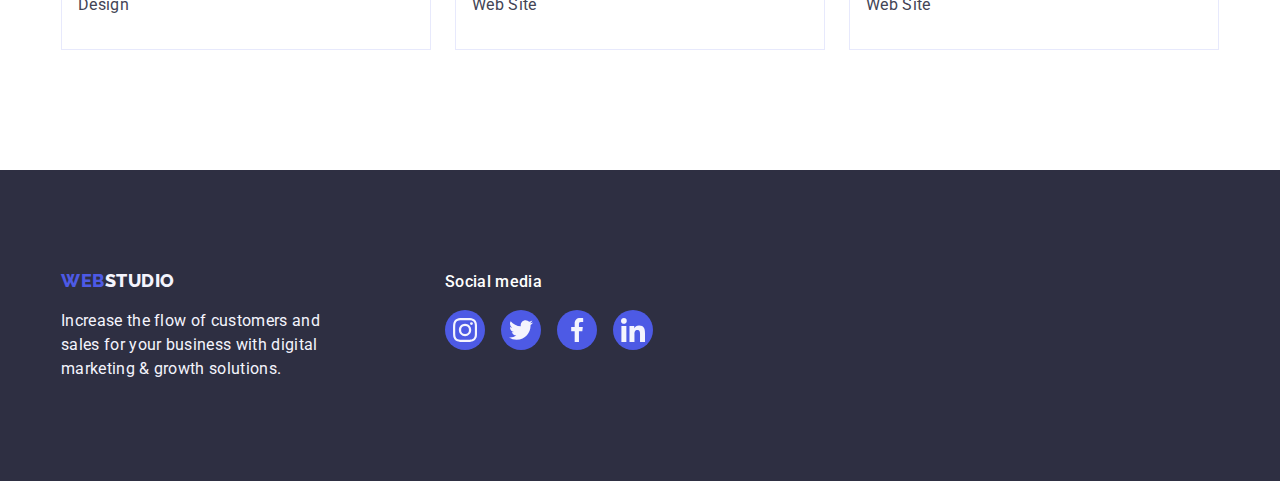
==== commit 5c532dd3: "Homework5-Poprawki2" ====
--- a/portfolio.html
+++ b/portfolio.html
@@ -30,8 +30,10 @@
             <li class="header-list">
               <a class="menu link" href="./index.html">Studio</a>
             </li>
-            <li class="header-list header-list-active">
-              <a class="menu link" href="./portfolio.html">Portfolio</a>
+            <li class="header-list">
+              <a class="menu link header-list-active" href="./portfolio.html"
+                >Portfolio</a
+              >
             </li>
             <li class="header-list">
               <a class="menu link" href="">Contacts</a>
